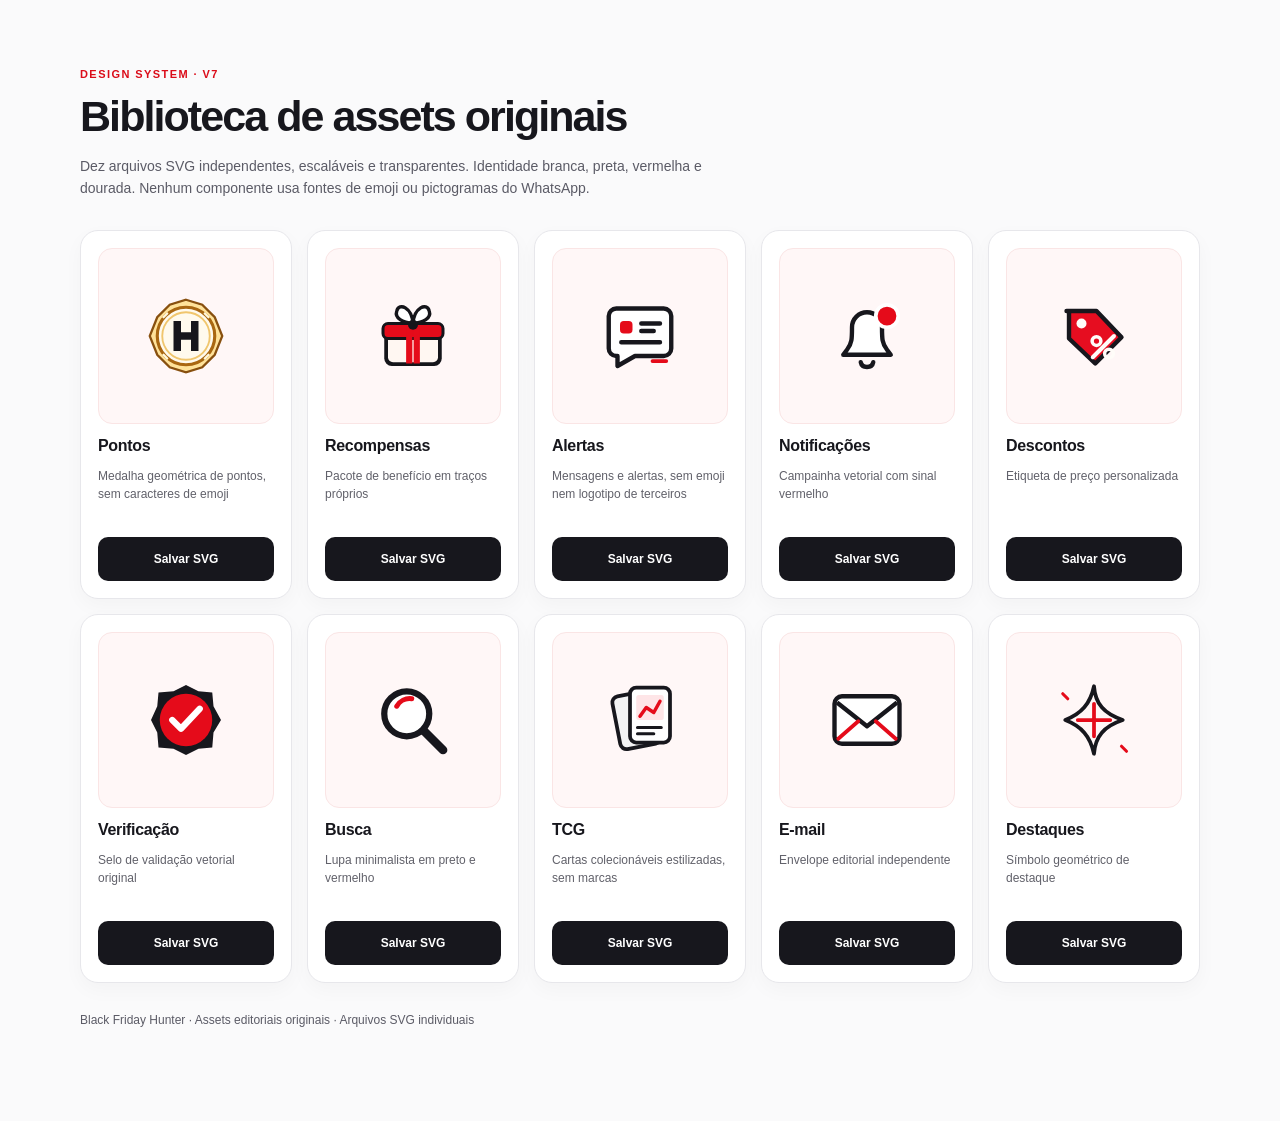
==== app/assets/icons/preview.html @ 2485d488 "design: add responsive gallery to inspect and retrieve each original SVG asset" ====
<!doctype html>
<html lang="pt-BR">
<head>
<meta charset="utf-8">
<meta name="viewport" content="width=device-width, initial-scale=1">
<meta name="theme-color" content="#ffffff">
<title>Black Friday Hunter — Biblioteca de ícones originais</title>
<style>
:root{font-family:Inter,Arial,sans-serif;background:#fafafb;color:#17171d}
*{box-sizing:border-box}
body{margin:0;padding:clamp(20px,5vw,65px)}
header{max-width:1120px;margin:0 auto 30px}
.kicker{font-size:11px;letter-spacing:.13em;text-transform:uppercase;font-weight:800;color:#db0c19}
h1{font:800 clamp(27px,4vw,43px)/1.14 Arial,sans-serif;letter-spacing:-.045em;margin:10px 0}
header p{color:#5b5b66;max-width:680px;font-size:14px;line-height:1.6}
.gallery{max-width:1120px;margin:auto;display:grid;grid-template-columns:repeat(5,minmax(0,1fr));gap:15px}
.tile{border:1px solid #e7e7eb;border-radius:18px;background:#fff;padding:17px;box-shadow:0 7px 20px #17171d08}
.art{aspect-ratio:1;display:grid;place-items:center;border-radius:14px;background:#fff7f7;border:1px solid #fae5e5}
.art img{width:80px;height:80px;object-fit:contain}
.tile h2{font-size:16px;font-weight:800;margin:13px 0 6px;letter-spacing:-.02em}
.tile p{font-size:12px;line-height:1.5;color:#61616a;min-height:58px}
.tile a{min-height:44px;text-decoration:none;background:#17171d;color:white;display:flex;align-items:center;justify-content:center;border-radius:10px;padding:10px;font-size:12px;font-weight:800}
.tile a:hover,.tile a:focus-visible{background:#d90b1b}
footer{margin:30px auto;max-width:1120px;color:#5b5b66;font-size:12px}
@media(max-width:1000px){.gallery{grid-template-columns:repeat(3,minmax(0,1fr))}}
@media(max-width:570px){.gallery{grid-template-columns:repeat(2,minmax(0,1fr));gap:10px}.tile{padding:11px}.art img{width:66px;height:66px}.tile p{min-height:85px;font-size:11px}}
@media(max-width:340px){.gallery{grid-template-columns:1fr}.tile p{min-height:0}}
</style>
</head>
<body>
<header><span class="kicker">Design system · V7</span><h1>Biblioteca de assets originais</h1>
<p>Dez arquivos SVG independentes, escaláveis e transparentes. Identidade branca, preta, vermelha e dourada. Nenhum componente usa fontes de emoji ou pictogramas do WhatsApp.</p></header>
<main class="gallery"><article class="tile"><div class="art"><img loading="lazy" src="./points-medallion.svg" width="80" height="80" alt="Asset vetorial: Pontos"></div><h2>Pontos</h2><p>Medalha geométrica de pontos, sem caracteres de emoji</p><a href="./points-medallion.svg" download="points-medallion.svg">Salvar SVG</a></article>
<article class="tile"><div class="art"><img loading="lazy" src="./rewards-parcel.svg" width="80" height="80" alt="Asset vetorial: Recompensas"></div><h2>Recompensas</h2><p>Pacote de benefício em traços próprios</p><a href="./rewards-parcel.svg" download="rewards-parcel.svg">Salvar SVG</a></article>
<article class="tile"><div class="art"><img loading="lazy" src="./alert-message.svg" width="80" height="80" alt="Asset vetorial: Alertas"></div><h2>Alertas</h2><p>Mensagens e alertas, sem emoji nem logotipo de terceiros</p><a href="./alert-message.svg" download="alert-message.svg">Salvar SVG</a></article>
<article class="tile"><div class="art"><img loading="lazy" src="./notification-bell.svg" width="80" height="80" alt="Asset vetorial: Notificações"></div><h2>Notificações</h2><p>Campainha vetorial com sinal vermelho</p><a href="./notification-bell.svg" download="notification-bell.svg">Salvar SVG</a></article>
<article class="tile"><div class="art"><img loading="lazy" src="./discount-tag.svg" width="80" height="80" alt="Asset vetorial: Descontos"></div><h2>Descontos</h2><p>Etiqueta de preço personalizada</p><a href="./discount-tag.svg" download="discount-tag.svg">Salvar SVG</a></article>
<article class="tile"><div class="art"><img loading="lazy" src="./verified-badge.svg" width="80" height="80" alt="Asset vetorial: Verificação"></div><h2>Verificação</h2><p>Selo de validação vetorial original</p><a href="./verified-badge.svg" download="verified-badge.svg">Salvar SVG</a></article>
<article class="tile"><div class="art"><img loading="lazy" src="./search-lens.svg" width="80" height="80" alt="Asset vetorial: Busca"></div><h2>Busca</h2><p>Lupa minimalista em preto e vermelho</p><a href="./search-lens.svg" download="search-lens.svg">Salvar SVG</a></article>
<article class="tile"><div class="art"><img loading="lazy" src="./tcg-cards.svg" width="80" height="80" alt="Asset vetorial: TCG"></div><h2>TCG</h2><p>Cartas colecionáveis estilizadas, sem marcas</p><a href="./tcg-cards.svg" download="tcg-cards.svg">Salvar SVG</a></article>
<article class="tile"><div class="art"><img loading="lazy" src="./mail-envelope.svg" width="80" height="80" alt="Asset vetorial: E-mail"></div><h2>E-mail</h2><p>Envelope editorial independente</p><a href="./mail-envelope.svg" download="mail-envelope.svg">Salvar SVG</a></article>
<article class="tile"><div class="art"><img loading="lazy" src="./benefits-spark.svg" width="80" height="80" alt="Asset vetorial: Destaques"></div><h2>Destaques</h2><p>Símbolo geométrico de destaque</p><a href="./benefits-spark.svg" download="benefits-spark.svg">Salvar SVG</a></article></main>
<footer>Black Friday Hunter · Assets editoriais originais · Arquivos SVG individuais</footer>
</body>
</html>
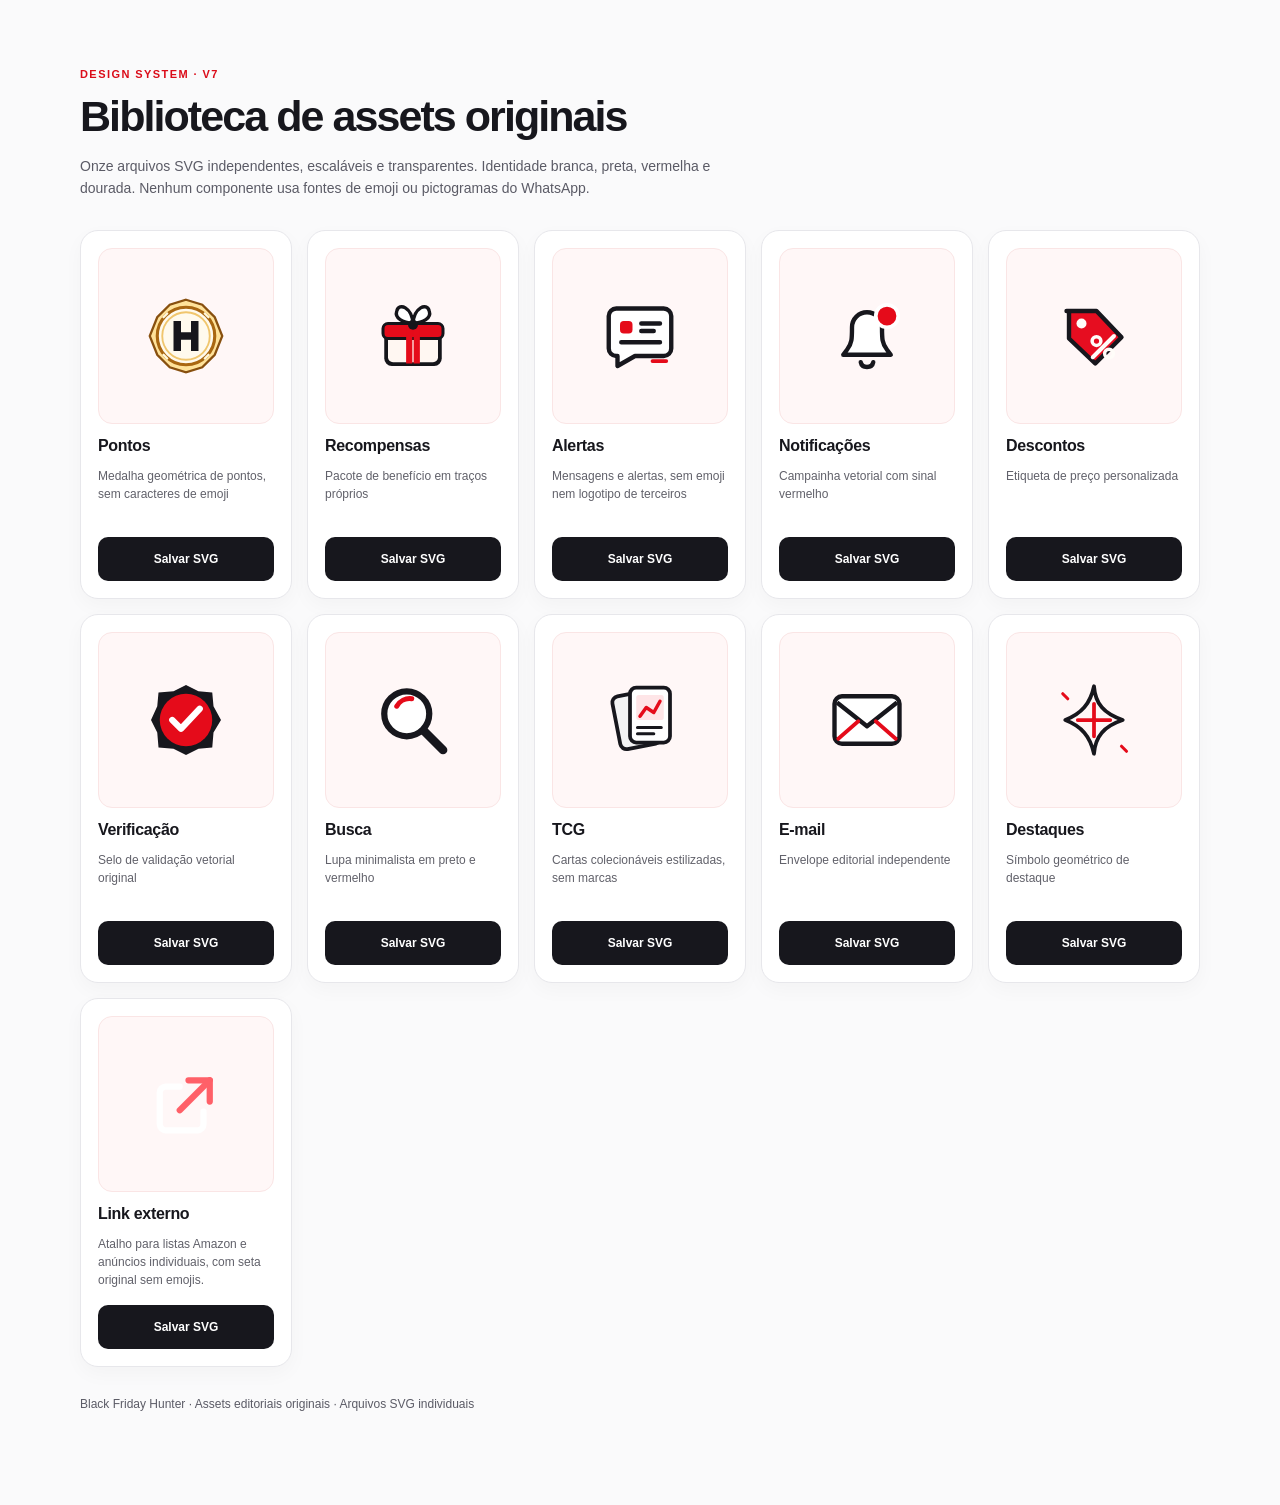
==== commit b7fd2d3c: "design: include standalone affiliate external-link asset in gallery" ====
--- a/app/assets/icons/preview.html
+++ b/app/assets/icons/preview.html
@@ -29,7 +29,7 @@
 </head>
 <body>
 <header><span class="kicker">Design system · V7</span><h1>Biblioteca de assets originais</h1>
-<p>Dez arquivos SVG independentes, escaláveis e transparentes. Identidade branca, preta, vermelha e dourada. Nenhum componente usa fontes de emoji ou pictogramas do WhatsApp.</p></header>
+<p>Onze arquivos SVG independentes, escaláveis e transparentes. Identidade branca, preta, vermelha e dourada. Nenhum componente usa fontes de emoji ou pictogramas do WhatsApp.</p></header>
 <main class="gallery"><article class="tile"><div class="art"><img loading="lazy" src="./points-medallion.svg" width="80" height="80" alt="Asset vetorial: Pontos"></div><h2>Pontos</h2><p>Medalha geométrica de pontos, sem caracteres de emoji</p><a href="./points-medallion.svg" download="points-medallion.svg">Salvar SVG</a></article>
 <article class="tile"><div class="art"><img loading="lazy" src="./rewards-parcel.svg" width="80" height="80" alt="Asset vetorial: Recompensas"></div><h2>Recompensas</h2><p>Pacote de benefício em traços próprios</p><a href="./rewards-parcel.svg" download="rewards-parcel.svg">Salvar SVG</a></article>
 <article class="tile"><div class="art"><img loading="lazy" src="./alert-message.svg" width="80" height="80" alt="Asset vetorial: Alertas"></div><h2>Alertas</h2><p>Mensagens e alertas, sem emoji nem logotipo de terceiros</p><a href="./alert-message.svg" download="alert-message.svg">Salvar SVG</a></article>
@@ -39,7 +39,8 @@
 <article class="tile"><div class="art"><img loading="lazy" src="./search-lens.svg" width="80" height="80" alt="Asset vetorial: Busca"></div><h2>Busca</h2><p>Lupa minimalista em preto e vermelho</p><a href="./search-lens.svg" download="search-lens.svg">Salvar SVG</a></article>
 <article class="tile"><div class="art"><img loading="lazy" src="./tcg-cards.svg" width="80" height="80" alt="Asset vetorial: TCG"></div><h2>TCG</h2><p>Cartas colecionáveis estilizadas, sem marcas</p><a href="./tcg-cards.svg" download="tcg-cards.svg">Salvar SVG</a></article>
 <article class="tile"><div class="art"><img loading="lazy" src="./mail-envelope.svg" width="80" height="80" alt="Asset vetorial: E-mail"></div><h2>E-mail</h2><p>Envelope editorial independente</p><a href="./mail-envelope.svg" download="mail-envelope.svg">Salvar SVG</a></article>
-<article class="tile"><div class="art"><img loading="lazy" src="./benefits-spark.svg" width="80" height="80" alt="Asset vetorial: Destaques"></div><h2>Destaques</h2><p>Símbolo geométrico de destaque</p><a href="./benefits-spark.svg" download="benefits-spark.svg">Salvar SVG</a></article></main>
+<article class="tile"><div class="art"><img loading="lazy" src="./benefits-spark.svg" width="80" height="80" alt="Asset vetorial: Destaques"></div><h2>Destaques</h2><p>Símbolo geométrico de destaque</p><a href="./benefits-spark.svg" download="benefits-spark.svg">Salvar SVG</a></article>
+<article class="tile"><div class="art"><img loading="lazy" src="./external-link.svg" width="80" height="80" alt="Asset vetorial: Link externo"></div><h2>Link externo</h2><p>Atalho para listas Amazon e anúncios individuais, com seta original sem emojis.</p><a href="./external-link.svg" download="external-link.svg">Salvar SVG</a></article></main>
 <footer>Black Friday Hunter · Assets editoriais originais · Arquivos SVG individuais</footer>
 </body>
 </html>
